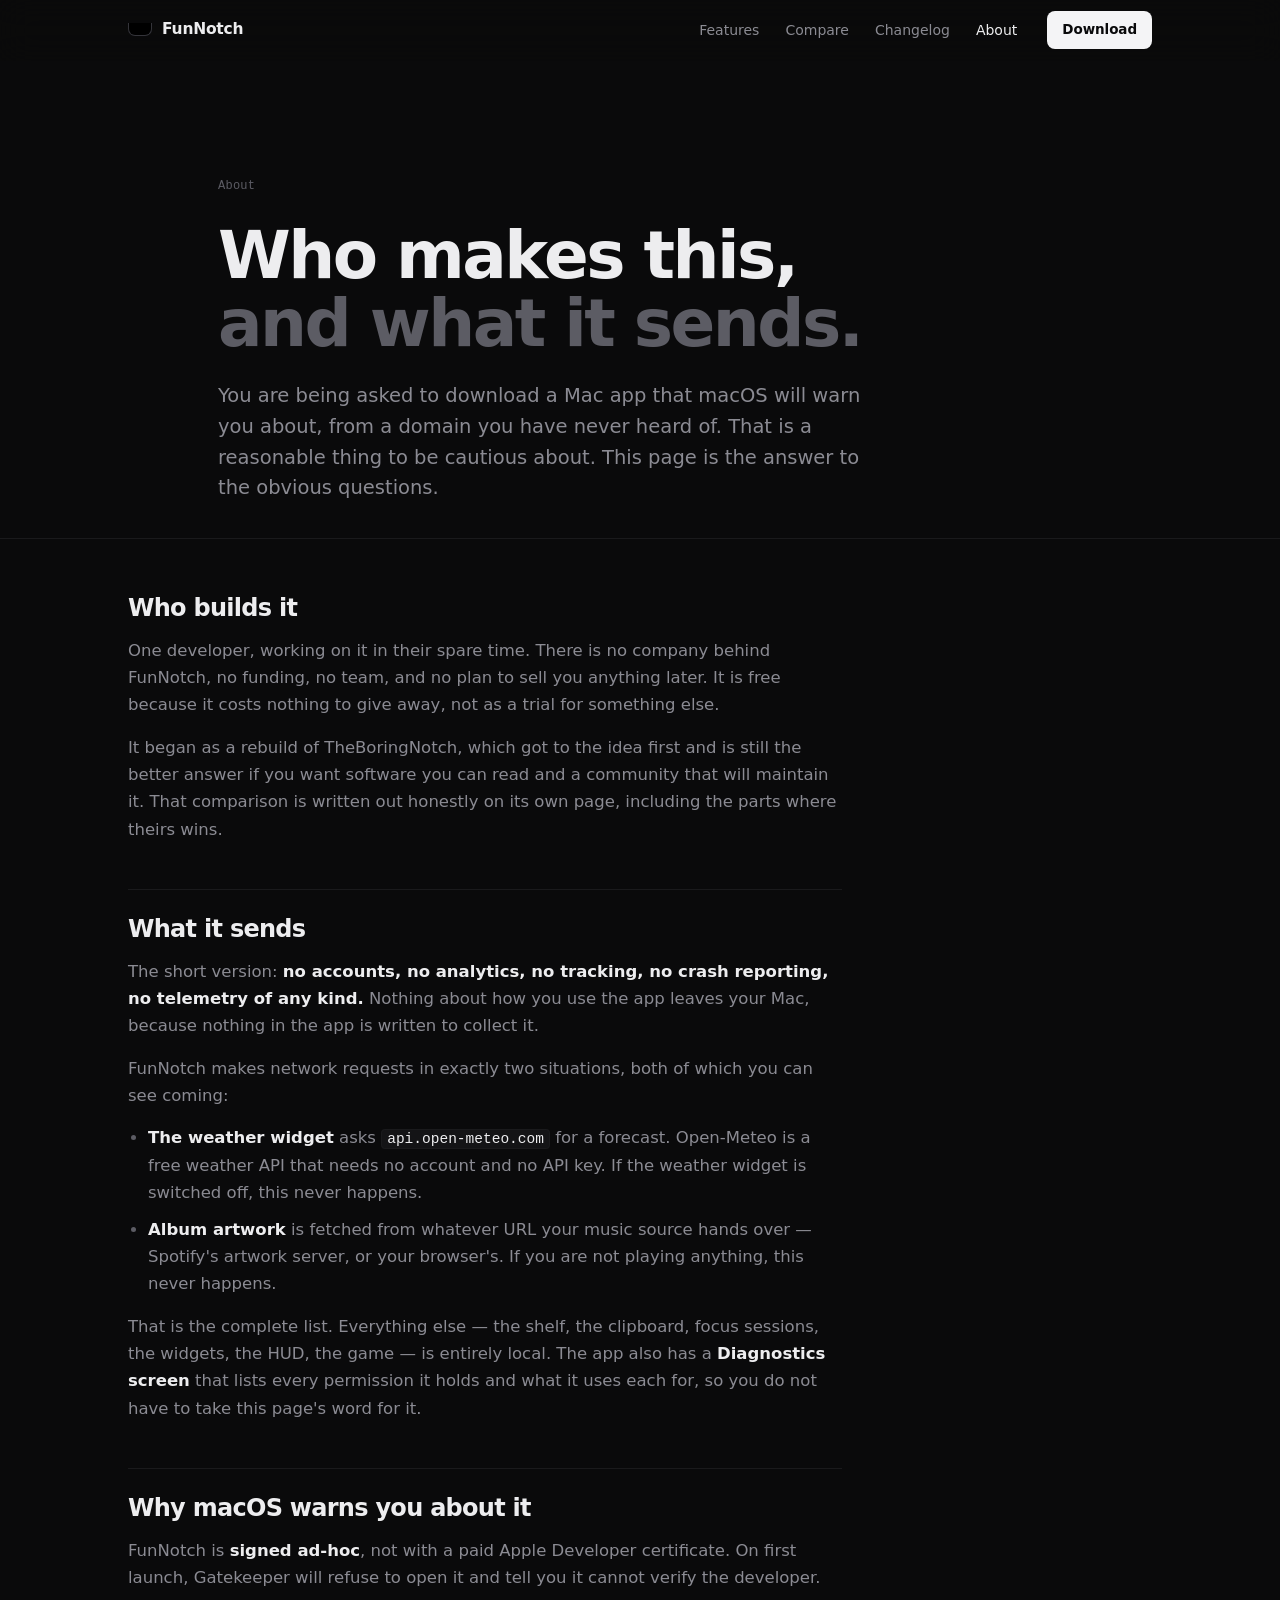
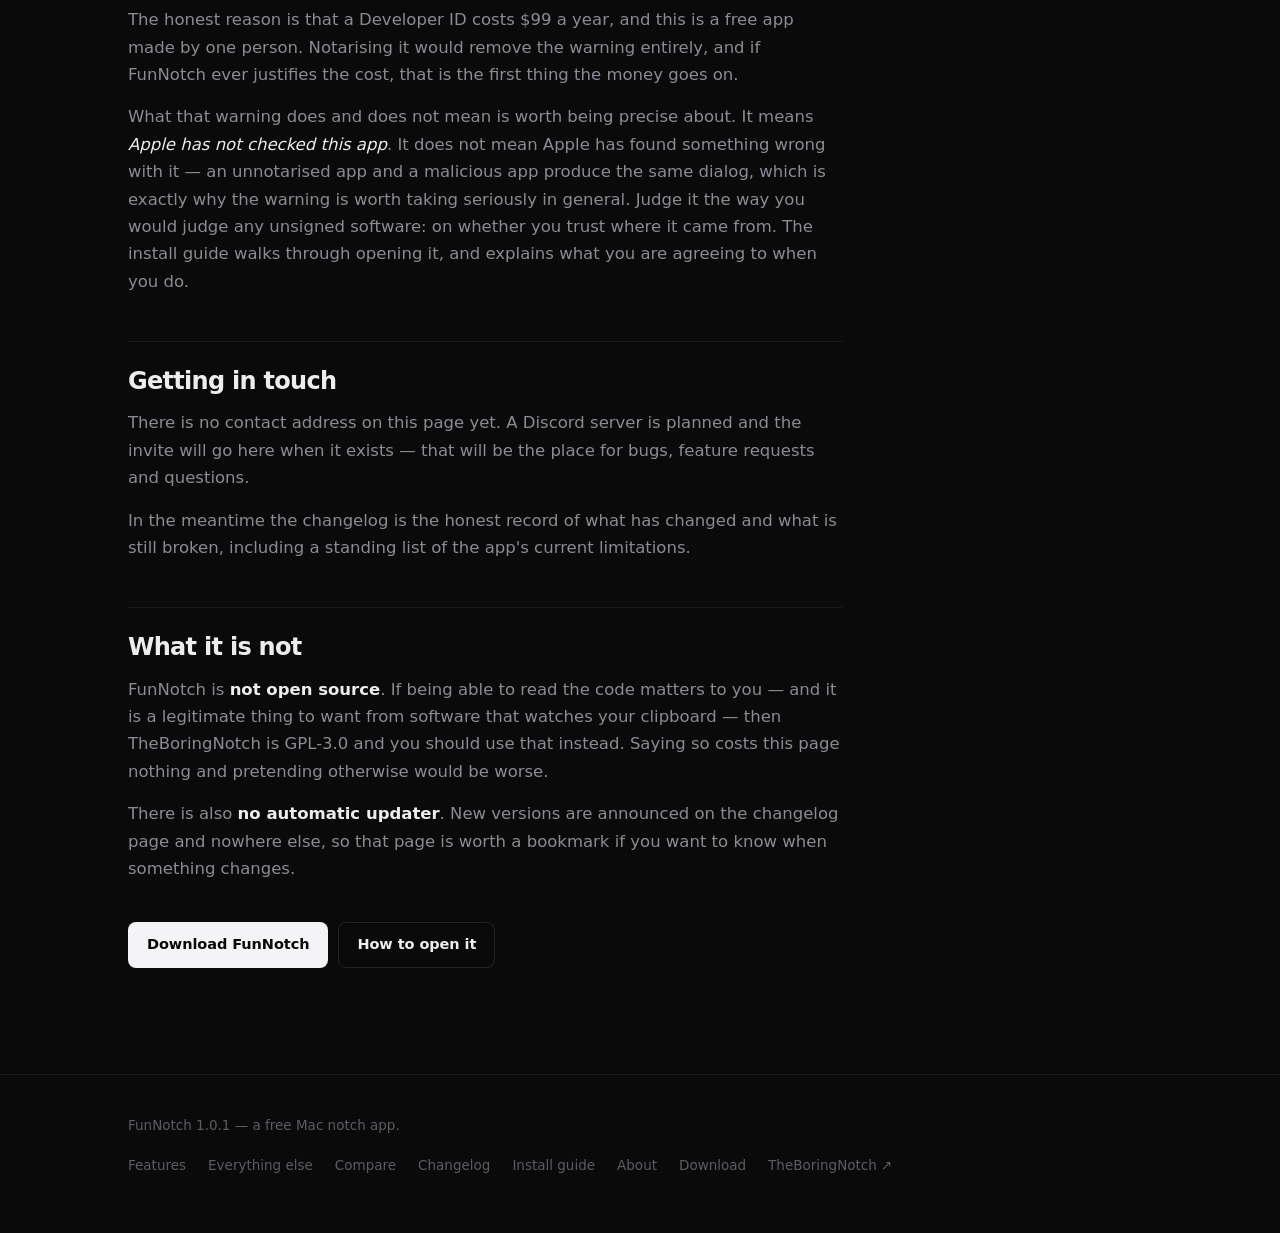
==== Website/about.html @ d9a0ddb2 "FunNotch 1.0.1 A macOS notch utility: media, a drag-and-drop file shelf, clipboard history, focus se" ====
<!doctype html>
<html lang="en">
<head>
<meta charset="utf-8">
<meta name="viewport" content="width=device-width, initial-scale=1">
<title>About FunNotch — who makes it and what it sends</title>
<meta name="description" content="Who builds FunNotch, why the app is signed ad-hoc rather than notarised, and exactly what it does and does not send over the network.">
<meta name="color-scheme" content="dark">
<link rel="canonical" href="https://funnotch.xyz/about">

<meta property="og:type" content="website">
<meta property="og:site_name" content="FunNotch">
<meta property="og:url" content="https://funnotch.xyz/about">
<meta property="og:title" content="About FunNotch">
<meta property="og:description" content="Who builds FunNotch, why it's signed ad-hoc rather than notarised, and exactly what it does and does not send over the network.">
<meta property="og:image" content="https://funnotch.xyz/og.png">
<meta property="og:image:width" content="1200">
<meta property="og:image:height" content="630">
<meta name="twitter:card" content="summary_large_image">

<link rel="stylesheet" href="style.css?v=9">
<!-- Real files at real URLs, not a data: URI. Google cannot fetch an inline
     favicon, which is why search results showed a generic globe. 192px is a
     multiple of 48, which is what Google asks for. -->
<link rel="icon" href="/favicon.ico" sizes="48x48">
<link rel="icon" type="image/png" sizes="192x192" href="/icon-192.png?v=9">
<link rel="apple-touch-icon" href="/apple-touch-icon.png?v=9">

<script type="application/ld+json">
{
  "@context": "https://schema.org",
  "@type": "BreadcrumbList",
  "itemListElement": [
    { "@type": "ListItem", "position": 1, "name": "FunNotch", "item": "https://funnotch.xyz/" },
    { "@type": "ListItem", "position": 2, "name": "About", "item": "https://funnotch.xyz/about" }
  ]
}
</script>
</head>
<body>

<header id="site-header">
  <div class="wrap">
    <a class="brand" href="/">
      <span class="mark" aria-hidden="true"></span>
      FunNotch
    </a>
    <nav class="links">
      <a href="/#features">Features</a>
      <a href="/compare">Compare</a>
      <a href="/changelog">Changelog</a>
      <a href="/about" class="current">About</a>
    </nav>
    <a class="btn btn-primary btn-sm" href="/#download">Download</a>
  </div>
</header>

<main>

<section class="hero" style="padding-bottom:0">
  <div class="wrap">
    <p class="eyebrow">About</p>
    <h1>Who makes this, <span class="quiet">and what it sends.</span></h1>
    <p class="lede">
      You are being asked to download a Mac app that macOS will warn you about,
      from a domain you have never heard of. That is a reasonable thing to be
      cautious about. This page is the answer to the obvious questions.
    </p>
  </div>
</section>

<section style="padding-top:56px">
  <div class="wrap">

    <div class="prose">
      <h2>Who builds it</h2>
      <p>
        One developer, working on it in their spare time. There is no company
        behind FunNotch, no funding, no team, and no plan to sell you anything
        later. It is free because it costs nothing to give away, not as a
        trial for something else.
      </p>
      <p>
        It began as a rebuild of
        <a href="https://boringnotch.com/">TheBoringNotch</a>, which got to the
        idea first and is still the better answer if you want software you can
        read and a community that will maintain it. That comparison is
        <a href="/compare">written out honestly on its own page</a>, including
        the parts where theirs wins.
      </p>

      <h2 id="network">What it sends</h2>
      <p>
        The short version: <strong>no accounts, no analytics, no tracking, no
        crash reporting, no telemetry of any kind.</strong> Nothing about how
        you use the app leaves your Mac, because nothing in the app is written
        to collect it.
      </p>
      <p>
        FunNotch makes network requests in exactly two situations, both of
        which you can see coming:
      </p>
      <ul>
        <li>
          <strong>The weather widget</strong> asks
          <code>api.open-meteo.com</code> for a forecast. Open-Meteo is a free
          weather API that needs no account and no API key. If the weather
          widget is switched off, this never happens.
        </li>
        <li>
          <strong>Album artwork</strong> is fetched from whatever URL your
          music source hands over — Spotify's artwork server, or your
          browser's. If you are not playing anything, this never happens.
        </li>
      </ul>
      <p>
        That is the complete list. Everything else — the shelf, the clipboard,
        focus sessions, the widgets, the HUD, the game — is entirely local.
        The app also has a <strong>Diagnostics screen</strong> that lists every
        permission it holds and what it uses each for, so you do not have to
        take this page's word for it.
      </p>

      <h2 id="signing">Why macOS warns you about it</h2>
      <p>
        FunNotch is <strong>signed ad-hoc</strong>, not with a paid Apple
        Developer certificate. On first launch, Gatekeeper will refuse to open
        it and tell you it cannot verify the developer.
      </p>
      <p>
        The honest reason is that a Developer ID costs $99 a year, and this is
        a free app made by one person. Notarising it would remove the warning
        entirely, and if FunNotch ever justifies the cost, that is the first
        thing the money goes on.
      </p>
      <p>
        What that warning does and does not mean is worth being precise about.
        It means <em>Apple has not checked this app</em>. It does not mean Apple
        has found something wrong with it — an unnotarised app and a malicious
        app produce the same dialog, which is exactly why the warning is worth
        taking seriously in general. Judge it the way you would judge any
        unsigned software: on whether you trust where it came from.
        <a href="/install">The install guide walks through opening it</a>, and
        explains what you are agreeing to when you do.
      </p>

      <h2 id="contact">Getting in touch</h2>
      <p>
        There is no contact address on this page yet. A Discord server is
        planned and the invite will go here when it exists — that will be the
        place for bugs, feature requests and questions.
      </p>
      <!--
        DISCORD SLOT — when the server exists, replace the paragraph above with:

        <p>
          Bugs, requests and questions all go to
          <a href="https://discord.gg/XXXXXXX">the FunNotch Discord</a>.
        </p>

        Then add "sameAs": ["https://discord.gg/XXXXXXX"] to the Organization
        block in index.html so the link is part of the site's structured data.
      -->
      <p>
        In the meantime the <a href="/changelog">changelog</a> is the honest
        record of what has changed and what is still broken, including a
        standing list of the app's current limitations.
      </p>

      <h2>What it is not</h2>
      <p>
        FunNotch is <strong>not open source</strong>. If being able to read the
        code matters to you — and it is a legitimate thing to want from
        software that watches your clipboard — then TheBoringNotch is GPL-3.0
        and you should use that instead. Saying so costs this page nothing and
        pretending otherwise would be worse.
      </p>
      <p>
        There is also <strong>no automatic updater</strong>. New versions are
        announced on the changelog page and nowhere else, so that page is worth
        a bookmark if you want to know when something changes.
      </p>
    </div>

    <div class="hero-cta" style="margin-top:40px">
      <a class="btn btn-primary" href="/#download">Download FunNotch</a>
      <a class="btn btn-ghost" href="/install">How to open it</a>
    </div>
  </div>
</section>

</main>

<footer>
  <div class="wrap">
    <div>FunNotch 1.0.1 — a free Mac notch app.</div>
    <nav class="foot-links">
      <a href="/#features">Features</a>
      <a href="/#more">Everything else</a>
      <a href="/compare">Compare</a>
      <a href="/changelog">Changelog</a>
      <a href="/install">Install guide</a>
      <a href="/about">About</a>
      <a href="/#download">Download</a>
      <a href="https://boringnotch.com/">TheBoringNotch ↗</a>
    </nav>
  </div>
</footer>

</body>
</html>
---- Website/style.css ----
/*
  FunNotch — site styles.

  Restraint is the brief. This is a page about a small black panel, so: neutral
  greys, hairlines instead of boxes, one accent used sparingly and never as a
  gradient. The product screenshots are transparent PNGs and are the only
  saturated colour on the page — everything else gets out of their way.
*/

:root {
  --bg: #0a0a0b;
  --surface: #111112;
  --surface-2: #141416;
  --rule: #222224;
  --rule-soft: #1a1a1c;

  --text: #ededef;
  --dim: #8b8b93;
  --faint: #5c5c64;

  --accent: #0a84ff;   /* macOS system blue — the app's default accent */
  --good: #57b76a;
  --warn: #b98a2e;

  --r: 10px;
  --maxw: 1080px;

  --font: -apple-system, BlinkMacSystemFont, "SF Pro Text", "Segoe UI",
    system-ui, sans-serif;
  --display: -apple-system, BlinkMacSystemFont, "SF Pro Display", "Segoe UI",
    system-ui, sans-serif;
  --mono: ui-monospace, "SF Mono", SFMono-Regular, Menlo, monospace;
}

* { box-sizing: border-box; }

/* Registered so the corner radius can be interpolated as the notch opens;
   without this the flares would snap between the two sizes. */
@property --tr {
  syntax: "<length>";
  inherits: false;
  initial-value: 5px;
}

html {
  scroll-behavior: smooth;
  scroll-padding-top: 88px;
}

body {
  margin: 0;
  background: var(--bg);
  color: var(--text);
  font-family: var(--font);
  font-size: 16.5px;
  line-height: 1.62;
  -webkit-font-smoothing: antialiased;
  text-rendering: optimizeLegibility;
  overflow-x: hidden;
}

a { color: inherit; text-decoration: none; }
/* `height: auto` matters: the images carry intrinsic width/height attributes,
   and without this they keep their attribute height while the width shrinks. */
img { max-width: 100%; height: auto; display: block; }

.wrap {
  width: 100%;
  max-width: var(--maxw);
  margin: 0 auto;
  padding: 0 28px;
}

/* ---------- Header ---------- */

header {
  position: sticky;
  top: 0;
  z-index: 50;
  background: rgba(10, 10, 11, 0.8);
  backdrop-filter: saturate(160%) blur(16px);
  -webkit-backdrop-filter: saturate(160%) blur(16px);
  border-bottom: 1px solid transparent;
  transition: border-color 0.2s linear;
}

header.scrolled { border-bottom-color: var(--rule-soft); }

header .wrap {
  display: flex;
  align-items: center;
  gap: 30px;
  height: 60px;
}

.brand {
  display: flex;
  align-items: center;
  gap: 10px;
  font-weight: 590;
  letter-spacing: -0.015em;
  font-size: 15.5px;
  margin-right: auto;
}

.brand .mark {
  width: 24px;
  height: 13px;
  background: #000;
  border: 1px solid #34343a;
  border-top: none;
  border-radius: 0 0 7px 7px;
  flex: none;
}

nav.links {
  display: flex;
  align-items: center;
  gap: 26px;
  font-size: 14px;
  color: var(--dim);
}

nav.links a { transition: color 0.15s linear; }
nav.links a:hover,
nav.links a.current { color: var(--text); }

/* ---------- Buttons ---------- */

.btn {
  display: inline-flex;
  align-items: center;
  justify-content: center;
  gap: 8px;
  padding: 10px 18px;
  border-radius: 8px;
  font-size: 14.5px;
  font-weight: 550;
  letter-spacing: -0.005em;
  border: 1px solid transparent;
  cursor: pointer;
  transition: background 0.15s linear, border-color 0.15s linear, opacity 0.15s linear;
  white-space: nowrap;
}

/* White on near-black. It is what every Mac app site does, because it works. */
.btn-primary { background: #f4f4f6; color: #0a0a0b; }
.btn-primary:hover { background: #fff; }

.btn-ghost {
  border-color: var(--rule);
  color: var(--text);
}
.btn-ghost:hover { border-color: #34343a; background: rgba(255, 255, 255, 0.03); }

.btn-sm { padding: 7px 14px; font-size: 13.5px; }

/* ---------- Hero ---------- */

.hero {
  padding: 104px 0 0;
  border-bottom: 1px solid var(--rule-soft);
}

.hero .wrap { max-width: 900px; }

.eyebrow {
  display: block;
  font-family: var(--mono);
  font-size: 12px;
  letter-spacing: 0.02em;
  color: var(--faint);
  margin-bottom: 26px;
}

h1 {
  margin: 0 0 24px;
  font-family: var(--display);
  font-size: clamp(40px, 6vw, 66px);
  line-height: 1.02;
  letter-spacing: -0.038em;
  font-weight: 640;
  max-width: 15ch;
}

h1 .quiet { color: var(--faint); }

.lede {
  max-width: 54ch;
  margin: 0 0 34px;
  font-size: clamp(17px, 2vw, 19.5px);
  color: var(--dim);
  line-height: 1.58;
}

.hero-cta {
  display: flex;
  gap: 10px;
  flex-wrap: wrap;
  margin-bottom: 14px;
}

.hero-meta {
  font-size: 13px;
  color: var(--faint);
  margin: 0;
}

/* ---------- Interactive notch ---------- */

.stage { margin: 64px auto 0; max-width: 940px; padding: 0 28px; }

.stage-hint {
  font-family: var(--mono);
  font-size: 11.5px;
  letter-spacing: 0.04em;
  text-transform: uppercase;
  color: var(--faint);
  margin: 0 0 12px;
  text-align: center;
  transition: opacity 0.25s linear;
}

.screen {
  position: relative;
  border: 1px solid var(--rule);
  border-bottom: none;
  border-radius: 12px 12px 0 0;
  /* A real desktop. Unsplash licence: free to use, no attribution required.
     The ?v must match the preload in index.html exactly — a mismatch is two
     separate downloads of the same 180 KB photo, not one. */
  background: #06121f url("wallpaper.jpg?v=9") center 18% / cover no-repeat;
  height: 246px;
  overflow: hidden;
}

/*
  The real silhouette, not a rounded rectangle.

  `NotchShape` flares outward at the top: the body is inset by the top radius
  on each side, and each top corner is a *concave* quarter-arc running from the
  outer edge down into the body. The bottom corners are ordinary convex ones.
  The body is the element; the two flares are its pseudo-elements, each a
  radial-gradient whose transparent disc is centred on the corner the arc
  curves around. Radii are the app's own: 6/14 closed, 19/24 open.
*/
.notch {
  --tr: 5px;
  --br: 14px;
  --edge: rgba(255, 255, 255, 0.22);

  position: relative;
  z-index: 2;
  flex: none;
  /* Wide enough for the cutout plus a widget either side, because that is
     what the app does: the panel grows to hold them, it does not put them
     out on the wallpaper. */
  width: 352px;
  height: 32px;
  background: #000;
  border-radius: 0 0 var(--br) var(--br);
  box-shadow: inset 1px 0 0 var(--edge), inset -1px 0 0 var(--edge),
    inset 0 -1px 0 var(--edge);
  cursor: pointer;
  transition: width 0.4s cubic-bezier(0.22, 1, 0.36, 1),
    height 0.4s cubic-bezier(0.22, 1, 0.36, 1),
    border-radius 0.4s cubic-bezier(0.22, 1, 0.36, 1),
    --tr 0.4s cubic-bezier(0.22, 1, 0.36, 1);
}

.notch::before,
.notch::after {
  content: "";
  position: absolute;
  top: 0;
  width: var(--tr);
  height: var(--tr);
  pointer-events: none;
}

/* Top-left: the arc curves around the flare's own bottom-left corner. */
.notch::before {
  left: calc(var(--tr) * -1);
  background: radial-gradient(
    circle at 0 100%,
    transparent calc(var(--tr) - 1px),
    var(--edge) calc(var(--tr) - 1px),
    var(--edge) var(--tr),
    #000 var(--tr)
  );
}

.notch::after {
  right: calc(var(--tr) * -1);
  background: radial-gradient(
    circle at 100% 100%,
    transparent calc(var(--tr) - 1px),
    var(--edge) calc(var(--tr) - 1px),
    var(--edge) var(--tr),
    #000 var(--tr)
  );
}

.notch:focus-visible { outline: 2px solid var(--accent); outline-offset: 3px; }

.notch.open {
  --tr: 11px;
  --br: 24px;
  width: min(648px, 88%);
  height: 203px;
}

.notch-closed {
  display: flex;
  align-items: center;
  height: 32px;
  padding: 0 13px;
  overflow: hidden;
  font-size: 11.5px;
  color: #fff;
  font-variant-numeric: tabular-nums;
  transition: opacity 0.16s linear;
}

/* Dead space behind the physical camera housing. Nothing is ever drawn here. */
.notch-closed .cutout { flex: 1 1 auto; min-width: 96px; }

.notch-closed .wgt { display: inline-flex; align-items: center; gap: 6px; flex: none; }
.notch-closed .art { margin: 0 9px; }

.notch.open .notch-closed { opacity: 0; pointer-events: none; }

.notch-closed .art {
  width: 17px; height: 17px; border-radius: 4px; flex: none;
  background: linear-gradient(135deg, #e0714b, #a53564);
}

.bars { display: flex; align-items: flex-end; gap: 2px; height: 12px; }

.bars i {
  width: 2.5px;
  border-radius: 2px;
  background: #e0714b;  /* spectrum set to Match album art */
  animation: bounce 1.1s ease-in-out infinite;
}

.bars i:nth-child(1) { height: 60%; animation-delay: 0s; }
.bars i:nth-child(2) { height: 100%; animation-delay: 0.18s; }
.bars i:nth-child(3) { height: 45%; animation-delay: 0.36s; }
.bars i:nth-child(4) { height: 80%; animation-delay: 0.1s; }

@keyframes bounce {
  0%, 100% { transform: scaleY(0.4); }
  50% { transform: scaleY(1); }
}

.notch-open {
  position: absolute;
  inset: 0;
  padding: 0 20px 16px;
  display: block;
  opacity: 0;
  overflow: hidden;
  border-radius: inherit;
  transition: opacity 0.24s linear 0.08s;
}

.notch.open .notch-open { opacity: 1; }

.notch-open .art-lg {
  width: 82px; height: 82px; border-radius: 11px; flex: none;
  background: linear-gradient(135deg, #e0714b, #a53564);
}

.player { flex: 1; min-width: 0; text-align: left; }

.player .title {
  font-size: 13.5px;
  font-weight: 600;
  letter-spacing: -0.01em;
  white-space: nowrap;
  overflow: hidden;
  text-overflow: ellipsis;
}

.player .artist { font-size: 11.5px; color: var(--dim); margin-bottom: 12px; }

.track { height: 3px; border-radius: 2px; background: rgba(255, 255, 255, 0.18); overflow: hidden; }
.track span { display: block; height: 100%; width: 38%; background: #fff; }

.times {
  display: flex;
  justify-content: space-between;
  font-size: 9.5px;
  color: var(--faint);
  font-variant-numeric: tabular-nums;
  margin-top: 5px;
}

.transport {
  display: flex; align-items: center; justify-content: center;
  gap: 20px; margin-top: 9px; color: #fff;
}

.transport svg { width: 14px; height: 14px; fill: currentColor; opacity: 0.88; }
.transport svg.big { width: 18px; height: 18px; }

/* ---------- Sections ---------- */

section { padding: 92px 0; border-bottom: 1px solid var(--rule-soft); }
section:last-of-type { border-bottom: none; }

.section-head { max-width: 640px; margin: 0 0 52px; }

/* A small monospaced label over a hairline, rather than a coloured kicker. */
.kicker {
  font-family: var(--mono);
  font-size: 11.5px;
  letter-spacing: 0.09em;
  text-transform: uppercase;
  color: var(--faint);
  margin: 0 0 18px;
  padding-bottom: 12px;
  border-bottom: 1px solid var(--rule-soft);
}

h2 {
  margin: 0 0 14px;
  font-family: var(--display);
  font-size: clamp(26px, 3.6vw, 36px);
  line-height: 1.14;
  letter-spacing: -0.03em;
  font-weight: 620;
}

.section-head p { margin: 0; color: var(--dim); font-size: 17px; }

/* ---------- Definition ----------

   Plain prose, set wider and quieter than a feature section. It exists to be
   read once and possibly quoted, so it gets no ornament competing with it. */

.definition { padding: 68px 0; }
.definition h2 { font-size: clamp(22px, 2.6vw, 27px); margin-bottom: 18px; }

.definition p {
  max-width: 68ch;
  margin: 0 0 16px;
  color: var(--dim);
  font-size: 16.5px;
  line-height: 1.62;
}

.definition p:last-child { margin-bottom: 0; }

/* ---------- Screenshots ----------

   The PNGs are transparent, so they need no frame — dropping them straight on
   the page background is closer to what the panel looks like in life than any
   border would be. A faint surface behind them keeps them from floating. */

.shots {
  display: grid;
  gap: 26px;
}

.shots figure {
  margin: 0;
  padding: 22px 22px 0;
  background: var(--surface);
  border: 1px solid var(--rule-soft);
  border-radius: var(--r);
  overflow: hidden;
}

.shots img {
  display: block;
  width: 100%;
  height: auto;
  /* width/height are on the element, so the box is reserved before the image
     arrives and nothing below it jumps. */
}

.shots figcaption {
  margin: 0;
  padding: 14px 2px 20px;
  color: var(--faint);
  font-size: 13.5px;
  border-top: 1px solid var(--rule-soft);
}

/* ---------- Long-form prose ----------

   For /about and /install, which are text rather than product. Measure is
   capped in ch rather than px so it stays readable if the base size changes. */

.prose { max-width: 68ch; }

.prose h2 {
  font-size: clamp(20px, 2.3vw, 24px);
  margin: 46px 0 14px;
  padding-top: 26px;
  border-top: 1px solid var(--rule-soft);
}

.prose h2:first-child { margin-top: 0; padding-top: 0; border-top: none; }

.prose p,
.prose li {
  color: var(--dim);
  font-size: 16.5px;
  line-height: 1.66;
}

.prose p { margin: 0 0 15px; }
.prose strong { color: var(--text); font-weight: 600; }
.prose em { color: var(--text); font-style: italic; }

.prose code {
  font-family: var(--mono);
  font-size: 0.88em;
  color: var(--text);
  background: var(--surface-2);
  border: 1px solid var(--rule-soft);
  border-radius: 4px;
  padding: 1px 5px;
}

.prose ul { margin: 0 0 15px; padding-left: 20px; }
.prose ul li { margin-bottom: 9px; }
.prose ul li::marker { color: var(--faint); }

/* Numbered steps get more room and a heavier number — they are meant to be
   followed while looking at something else, not read continuously. */
.prose ol.steps {
  margin: 0 0 15px;
  padding-left: 0;
  list-style: none;
  counter-reset: step;
}

.prose ol.steps li {
  counter-increment: step;
  position: relative;
  padding: 0 0 16px 40px;
  margin-bottom: 4px;
}

.prose ol.steps li::before {
  content: counter(step);
  position: absolute;
  left: 0;
  top: 1px;
  width: 25px;
  height: 25px;
  display: grid;
  place-items: center;
  border-radius: 50%;
  background: var(--surface-2);
  border: 1px solid var(--rule);
  color: var(--text);
  font-size: 12.5px;
  font-weight: 620;
  font-variant-numeric: tabular-nums;
}

/* A single screenshot dropped into a prose column, rather than the grid on
   the homepage.

   It needs the full section width, not the 68ch text measure — so in the
   markup it is a sibling of .prose, not a child. Plain `width: 100%` then
   resolves against .wrap and is correct at every viewport, with no viewport
   units to be thrown off by the width of a scrollbar. */
.inline-shot {
  margin: 26px 0 22px;
  padding: 20px 20px 0;
  width: 100%;
  background: var(--surface);
  border: 1px solid var(--rule-soft);
  border-radius: var(--r);
}

.inline-shot img { display: block; width: 100%; height: auto; }

.inline-shot figcaption {
  margin: 0;
  padding: 13px 2px 18px;
  border-top: 1px solid var(--rule-soft);
  color: var(--faint);
  font-size: 13.5px;
  line-height: 1.5;
}

/* ---------- Showcase rows ---------- */

.showcase {
  display: grid;
  gap: 34px;
  align-items: center;
  grid-template-columns: 0.85fr 1.15fr;
  padding: 44px 0;
  border-top: 1px solid var(--rule-soft);
}

.showcase:first-of-type { border-top: none; padding-top: 0; }
.showcase:last-child { padding-bottom: 0; }
.showcase.flip .showcase-text { order: 2; }

.showcase h3 {
  margin: 0 0 12px;
  font-family: var(--display);
  font-size: 22px;
  letter-spacing: -0.022em;
  font-weight: 600;
}

.showcase p { margin: 0 0 16px; color: var(--dim); font-size: 16px; }

.showcase ul { margin: 0; padding: 0; list-style: none; font-size: 15px; color: var(--dim); }

.showcase li {
  padding-left: 18px;
  position: relative;
  margin-bottom: 6px;
}

.showcase li::before {
  content: "";
  position: absolute;
  left: 0;
  top: 11px;
  width: 8px;
  height: 1px;
  background: #3c3c44;
}

/* ---------- Panel contents ---------- */
/*
  Everything below rebuilds a piece of the real app in markup, at roughly the
  proportions it has on screen. They are live rather than screenshots because
  the whole point of the product is that it moves.
*/

.pane { width: 100%; }

.tabs { display: flex; gap: 6px; margin-bottom: 12px; }

.tab {
  font-size: 10.5px;
  color: rgba(255, 255, 255, 0.42);
  padding: 3px 9px;
  border-radius: 999px;
}

.tab.on { background: rgba(255, 255, 255, 0.14); color: #fff; }

/* Focus */
.focus-pane { display: flex; gap: 20px; align-items: center; }

.ring {
  position: relative;
  width: 78px;
  height: 78px;
  flex: none;
  border-radius: 50%;
  background: conic-gradient(var(--accent) var(--pct, 62%), rgba(255, 255, 255, 0.1) 0);
  display: grid;
  place-items: center;
}

.ring::after {
  content: "";
  position: absolute;
  inset: 6px;
  border-radius: 50%;
  background: #000;
}

.ring b {
  position: relative;
  z-index: 1;
  font-size: 14px;
  font-weight: 600;
  font-variant-numeric: tabular-nums;
  color: #fff;
}

.focus-title { font-size: 14px; font-weight: 600; color: #fff; }
.focus-sub { font-size: 11px; color: rgba(255, 255, 255, 0.5); margin-bottom: 10px; }

.chips { display: flex; gap: 6px; flex-wrap: wrap; }

.chip {
  font-size: 10px;
  padding: 3px 8px;
  border-radius: 999px;
  background: rgba(255, 255, 255, 0.08);
  color: rgba(255, 255, 255, 0.5);
}

.chip.off { text-decoration: line-through; color: rgba(255, 255, 255, 0.34); }

/* Clipboard */
.search {
  display: flex;
  align-items: center;
  gap: 7px;
  height: 24px;
  padding: 0 9px;
  border-radius: 7px;
  background: rgba(255, 255, 255, 0.08);
  margin-bottom: 9px;
}

.search .mag {
  width: 9px; height: 9px; border-radius: 50%;
  border: 1.4px solid rgba(255, 255, 255, 0.45);
  position: relative; flex: none;
}

.search .mag::after {
  content: ""; position: absolute; right: -4px; bottom: -3px;
  width: 5px; height: 1.4px; background: rgba(255, 255, 255, 0.45);
  transform: rotate(45deg);
}

.search i { font-style: normal; font-size: 11px; color: rgba(255, 255, 255, 0.75); }
.search i::after {
  content: ""; display: inline-block; width: 1px; height: 11px;
  background: #fff; margin-left: 1px; vertical-align: -2px;
  animation: caret 1.05s steps(1) infinite;
}

@keyframes caret { 0%, 49% { opacity: 1; } 50%, 100% { opacity: 0; } }

.rows { display: flex; flex-direction: column; gap: 1px; }

.row {
  display: grid;
  grid-template-columns: 14px 1fr auto;
  align-items: center;
  gap: 8px;
  height: 23px;
  padding: 0 8px;
  border-radius: 6px;
  font-size: 11px;
  color: rgba(255, 255, 255, 0.72);
}

.row:first-child { background: rgba(255, 255, 255, 0.09); }
.row .pin { color: #d8b24a; font-size: 9px; }
.row span:nth-child(2) { overflow: hidden; text-overflow: ellipsis; white-space: nowrap; }
.row em { font-style: normal; font-size: 9.5px; color: rgba(255, 255, 255, 0.32); }

/* Closed-notch glyphs */
.glyph { display: grid; place-items: center; width: 17px; height: 17px; color: rgba(255, 255, 255, 0.8); }
.glyph svg { width: 15px; height: 15px; fill: currentColor; }
.countdown {
  font-size: 11px;
  font-variant-numeric: tabular-nums;
  color: var(--accent);
  font-weight: 600;
}

/* Widgets flank the collapsed notch, and step aside when it opens — the
   "Media and widgets" layout, which is what this Mac is set to. */
.notch-row { display: flex; align-items: flex-start; justify-content: center; }

.side {
  display: flex;
  flex: 1 1 0;
  min-width: 0;
  align-items: center;
  gap: 8px;
  height: 32px;
  padding: 0 16px;
  font-size: 11.5px;
  color: rgba(255, 255, 255, 0.92);
  font-variant-numeric: tabular-nums;
  text-shadow: 0 1px 3px rgba(0, 0, 0, 0.45);
  transition: opacity 0.22s linear, transform 0.28s ease;
}

.side.left { justify-content: flex-end; }
.side.right { justify-content: flex-start; }

.screen.is-open .side { opacity: 0; transform: translateY(-6px); }

.w { display: inline-flex; align-items: center; gap: 5px; white-space: nowrap; }

.battery b {
  display: block;
  width: 21px;
  height: 11px;
  border: 1.2px solid rgba(255, 255, 255, 0.8);
  border-radius: 3px;
  position: relative;
}

.battery b::after {
  content: "";
  position: absolute;
  inset: 1.6px;
  background: #fff;
  border-radius: 1px;
}

/* Calendar strip inside the open panel */
.cal { display: flex; gap: 3px; flex: none; align-self: flex-start; }

.cal div {
  width: 21px;
  text-align: center;
  font-size: 8.5px;
  color: rgba(255, 255, 255, 0.42);
  line-height: 1.5;
}

.cal div b {
  display: block;
  font-size: 11px;
  font-weight: 550;
  color: rgba(255, 255, 255, 0.85);
  border-radius: 5px;
  padding: 1px 0;
}

.cal div.today b { background: #fff; color: #000; }

/* Shelf: a file drifting toward the notch */
.dragged {
  position: absolute;
  left: 14%;
  top: 74%;
  width: 34px;
  height: 42px;
  border-radius: 5px;
  background: linear-gradient(135deg, #3d5a8f, #7b4b86);
  box-shadow: 0 8px 22px rgba(0, 0, 0, 0.55);
  opacity: 0;
  z-index: 3;
  pointer-events: none;
}

.screen.dropping .dragged { animation: fly 2.2s cubic-bezier(0.4, 0, 0.2, 1); }

@keyframes fly {
  0% { opacity: 0; transform: translate(0, 20px) scale(0.9) rotate(-6deg); }
  18% { opacity: 1; transform: translate(0, 0) scale(1) rotate(-6deg); }
  70% { opacity: 1; transform: translate(calc(50vw - 50% - 14vw), -170px) scale(0.72) rotate(3deg); }
  84% { opacity: 0.6; }
  100% { opacity: 0; transform: translate(calc(50vw - 50% - 14vw), -190px) scale(0.4) rotate(3deg); }
}

/* Game */
.game-open { padding: 30px 12px 10px; }
.board { width: 100%; height: 100%; display: block; }

/* ---------- Plain hairline grid, no cards, no icons ---------- */

.grid {
  display: grid;
  grid-template-columns: repeat(auto-fit, minmax(250px, 1fr));
  gap: 0;
  border-top: 1px solid var(--rule-soft);
}

.grid > * {
  padding: 26px 26px 26px 0;
  border-bottom: 1px solid var(--rule-soft);
}

.item h3 {
  margin: 0 0 7px;
  font-size: 16px;
  font-weight: 590;
  letter-spacing: -0.012em;
}

.item p { margin: 0; color: var(--dim); font-size: 14.8px; line-height: 1.55; }

/* ---------- Numbers ---------- */

.stats {
  display: grid;
  grid-template-columns: repeat(auto-fit, minmax(160px, 1fr));
  border-top: 1px solid var(--rule-soft);
}

.stat {
  padding: 24px 24px 24px 0;
  border-bottom: 1px solid var(--rule-soft);
}

.stat .n {
  font-family: var(--display);
  font-size: 27px;
  font-weight: 620;
  letter-spacing: -0.032em;
  font-variant-numeric: tabular-nums;
}

.stat .l { font-size: 13.5px; color: var(--faint); margin-top: 5px; line-height: 1.45; }

/* ---------- Callout ---------- */

.callout {
  border-left: 2px solid var(--rule);
  padding: 4px 0 4px 24px;
}

/* ------------------------------------------------------------- Changelog */

/* A rail with a node per release. Written so a single release still reads as
   the start of a timeline rather than one stranded paragraph: the rail fades
   downward out of the node instead of stopping dead under it. */
.releases {
  max-width: 780px;
}

.release {
  position: relative;
  padding: 0 0 4px 30px;
}

.release::before {
  content: "";
  position: absolute;
  left: 0;
  top: 8px;
  width: 9px;
  height: 9px;
  border-radius: 50%;
  background: var(--accent);
  box-shadow: 0 0 0 4px rgba(10, 132, 255, 0.15);
}

.release::after {
  content: "";
  position: absolute;
  left: 4px;
  top: 24px;
  bottom: 0;
  width: 1px;
  background: linear-gradient(to bottom, var(--rule), transparent);
}

.release-head {
  display: flex;
  align-items: baseline;
  flex-wrap: wrap;
  gap: 11px;
  margin-bottom: 9px;
}

.ver {
  font-family: var(--display);
  font-size: 25px;
  font-weight: 640;
  letter-spacing: -0.02em;
}

.tag {
  font-family: var(--mono);
  font-size: 10.5px;
  letter-spacing: 0.07em;
  text-transform: uppercase;
  color: var(--accent);
  border: 1px solid rgba(10, 132, 255, 0.4);
  border-radius: 100px;
  padding: 2px 9px;
}

.when {
  font-family: var(--mono);
  font-size: 12.5px;
  color: var(--faint);
  margin-left: auto;
}

.release .summary {
  color: var(--dim);
  max-width: 62ch;
  margin-bottom: 26px;
}

.change-group {
  margin-bottom: 24px;
}

.change-group h3 {
  font-family: var(--mono);
  font-size: 11px;
  letter-spacing: 0.09em;
  text-transform: uppercase;
  color: var(--faint);
  margin-bottom: 10px;
}

.change-group ul {
  list-style: none;
  display: grid;
  gap: 8px;
  margin: 0;
  padding: 0;
}

.change-group li {
  position: relative;
  padding-left: 17px;
  font-size: 15px;
  line-height: 1.5;
}

/* A dash rather than a bullet: the list is long and dots made it look like a
   spec sheet instead of a set of changes. */
.change-group li::before {
  content: "";
  position: absolute;
  left: 0;
  top: 11px;
  width: 6px;
  height: 1px;
  background: var(--faint);
}

.change-group li small {
  display: block;
  font-size: 13.5px;
  color: var(--dim);
  margin-top: 1px;
}

@media (max-width: 560px) {
  .when {
    margin-left: 0;
    width: 100%;
  }
}

/* Both levels: the compare page uses h2 here so the document has a heading
   between its h1 and the table, rather than jumping straight to h3. */
.callout h2,
.callout h3 {
  margin: 0 0 10px;
  font-size: 17px;
  font-weight: 590;
  letter-spacing: -0.015em;
}

.callout p { margin: 0; color: var(--dim); font-size: 15.5px; }
.callout p + p { margin-top: 12px; }
.callout a { color: var(--text); border-bottom: 1px solid var(--rule); }

/* ---------- Download ---------- */

.reqs {
  display: flex;
  gap: 8px 24px;
  flex-wrap: wrap;
  margin-top: 22px;
  font-size: 13.5px;
  color: var(--faint);
}

.reqs span + span::before {
  content: "·";
  margin-right: 24px;
  color: #303036;
}

/* The download count. Deliberately quiet — it is a fact about the page, not a
   badge, and a number nobody asked for should not outrank the buttons above
   it. `[hidden]` is honoured by the reset, so an unreachable counter simply
   isn't there. */
.dl-count {
  margin: 0;
  font-family: var(--mono);
  font-size: 12.5px;
  color: var(--faint);
  font-variant-numeric: tabular-nums;
}

.dl-count b {
  color: var(--dim);
  font-weight: 400;
}

.note {
  max-width: 62ch;
  margin: 32px 0 0;
  border-left: 2px solid var(--warn);
  padding: 2px 0 2px 22px;
  font-size: 14.5px;
  color: var(--dim);
}

.note strong { color: var(--text); font-weight: 590; }

code {
  font-family: var(--mono);
  font-size: 0.87em;
  background: rgba(255, 255, 255, 0.05);
  border-radius: 4px;
  padding: 1px 5px;
  color: #c8c8d0;
}

/* ---------- Comparison table ---------- */

/* Deliberately not a scroll container at this width. `overflow-x: auto` makes
   the element scrollable on both axes, and the sticky header below then
   resolves against *it* rather than the page: instead of following the scroll
   it sat a permanent 60px down the table, painted over the first group
   heading. (`overflow-y: clip` doesn't help — beside a scrolling axis it
   computes to `hidden`, which is still a scroll container.) The table only
   overflows on narrow screens, so the scrolling is scoped to those below. */
.table-wrap { }

table {
  width: 100%;
  min-width: 620px;
  border-collapse: collapse;
  font-size: 15px;
}

thead th {
  position: sticky;
  top: 60px;
  background: var(--bg);
  text-align: left;
  padding: 13px 16px 13px 0;
  font-size: 12px;
  font-family: var(--mono);
  font-weight: 500;
  letter-spacing: 0.07em;
  text-transform: uppercase;
  color: var(--faint);
  border-bottom: 1px solid var(--rule);
  z-index: 5;
}

thead th:nth-child(2),
thead th:nth-child(3) { text-align: center; width: 148px; padding-right: 0; }
thead th .us { color: var(--text); }

tbody th {
  text-align: left;
  font-weight: 400;
  padding: 12px 16px 12px 0;
  color: var(--text);
  border-bottom: 1px solid var(--rule-soft);
}

tbody th small {
  display: block;
  color: var(--faint);
  font-size: 13px;
  margin-top: 2px;
  line-height: 1.45;
}

tbody td {
  text-align: center;
  padding: 12px 8px;
  border-bottom: 1px solid var(--rule-soft);
  font-size: 13.5px;
  color: var(--faint);
}

tr.group th {
  font-family: var(--mono);
  font-size: 11.5px;
  font-weight: 500;
  letter-spacing: 0.09em;
  text-transform: uppercase;
  color: var(--faint);
  padding: 30px 0 10px;
  border-bottom: 1px solid var(--rule);
}

tr.group td { border-bottom: 1px solid var(--rule); }

.yes { color: var(--good); }
.no { color: #3a3a42; }
.partial { color: var(--warn); font-size: 13px; }

.legend {
  display: flex;
  gap: 24px;
  flex-wrap: wrap;
  margin-top: 20px;
  font-size: 13px;
  color: var(--faint);
}

.legend span { display: inline-flex; align-items: center; gap: 7px; }

/* ---------- Footer ---------- */

footer {
  border-top: 1px solid var(--rule-soft);
  padding: 40px 0 56px;
  color: var(--faint);
  font-size: 13.5px;
}

footer .wrap {
  display: flex;
  gap: 18px;
  flex-wrap: wrap;
  align-items: center;
  justify-content: space-between;
}

footer a:hover { color: var(--text); }
.foot-links { display: flex; gap: 22px; flex-wrap: wrap; }

/* ---------- Responsive ---------- */

@media (max-width: 860px) {
  .showcase { grid-template-columns: 1fr; gap: 24px; }
  .showcase.flip .showcase-text { order: 0; }
  nav.links { display: none; }
  .screen { height: 216px; }
  section { padding: 68px 0; }
  /* Narrow enough that the 620px table needs to scroll sideways. That makes
     the wrapper a scroll container, so the header cannot usefully stick. */
  .table-wrap { overflow-x: auto; }
  thead th { position: static; }
  .grid > *,
  .stat { padding-right: 0; }
}

@media (prefers-reduced-motion: reduce) {
  html { scroll-behavior: auto; }
  *, *::before, *::after {
    animation-duration: 0.001ms !important;
    animation-iteration-count: 1 !important;
    transition-duration: 0.001ms !important;
  }
}

/* Note under the hero demo */
.stage-note {
  margin: 14px 0 0;
  text-align: center;
  font-size: 12.5px;
  color: var(--faint);
}

/* Shuffle and repeat are tinted with the accent when they are on, which is
   how the app draws them. */
.transport svg.tint { fill: var(--accent); opacity: 1; }

/* The ring's remaining time, with the accent sweeping round it. */
.ring { --pct: 62%; }


/* ---------- The open panel, laid out like the app ---------- */
/*
  Header straddling the camera: tab chips left, battery and settings right,
  nothing in the middle. Then artwork, player and the calendar pane.
*/
.head {
  display: flex;
  align-items: center;
  height: 30px;
  gap: 5px;
}

.head .chip-tab {
  display: grid;
  place-items: center;
  width: 26px;
  height: 20px;
  border-radius: 999px;
  color: rgba(255, 255, 255, 0.55);
}

.head .chip-tab.on { background: rgba(255, 255, 255, 0.18); color: #fff; }
.head .chip-tab svg { width: 13px; height: 13px; fill: currentColor; }

/* The camera housing. Nothing is ever drawn here. */
.head .cutout { width: 176px; flex: none; }

.head .right {
  display: flex;
  align-items: center;
  gap: 7px;
  margin-left: auto;
  font-size: 11px;
  font-weight: 600;
  color: #fff;
}

.head .right .gear { color: rgba(255, 255, 255, 0.6); }
.head .right .gear svg { width: 14px; height: 14px; fill: currentColor; display: block; }

.body-row { display: flex; gap: 14px; padding-top: 8px; }

.art-lg {
  position: relative;
  width: 84px;
  height: 84px;
  border-radius: 12px;
  flex: none;
  background:
    radial-gradient(120% 90% at 30% 25%, #6b6b74 0%, transparent 55%),
    linear-gradient(150deg, #2b2b30, #111114 70%);
  box-shadow: inset 0 0 0 1px rgba(255, 255, 255, 0.08);
}

/* The badge the app puts on the artwork for whichever app is playing. It sits
   proud of the bottom-right corner, so it reads at a glance rather than
   disappearing into the album art. */
.art-lg .source {
  position: absolute;
  right: -7px;
  bottom: -7px;
  width: 26px;
  height: 26px;
  border-radius: 50%;
  background: none;
  display: grid;
  place-items: center;
  box-shadow: 0 2px 7px rgba(0, 0, 0, 0.65);
}

.art-lg .source svg { width: 26px; height: 26px; fill: #000; display: block; }

.player { flex: 1; min-width: 0; }
.player .title { font-size: 13px; font-weight: 640; letter-spacing: -0.012em; color: #fff; }
.player .artist { font-size: 11px; color: rgba(255, 255, 255, 0.55); margin-bottom: 14px; }

.track { height: 4px; border-radius: 3px; background: rgba(255, 255, 255, 0.26); overflow: hidden; }
.track span { display: block; height: 100%; background: #fff; }

.times {
  display: flex;
  justify-content: space-between;
  font-size: 8.5px;
  color: rgba(255, 255, 255, 0.45);
  font-variant-numeric: tabular-nums;
  margin-top: 4px;
}

/* Shuffle pinned left, transport centred, repeat pinned right. */
.transport {
  display: flex;
  align-items: center;
  gap: 0;
  margin-top: 9px;
  color: #fff;
}

.transport .mid { display: flex; align-items: center; gap: 15px; margin: 0 auto; }
.transport svg { width: 13px; height: 13px; fill: currentColor; display: block; }
.transport svg.big { width: 17px; height: 17px; }
.transport svg.tint { fill: var(--accent); }

/* Calendar pane */
.calendar { width: 172px; flex: none; }

.cal { display: flex; gap: 2px; justify-content: space-between; }

.cal div {
  flex: 1;
  text-align: center;
  font-size: 8px;
  color: rgba(255, 255, 255, 0.42);
  line-height: 1.5;
}

.cal div b {
  display: block;
  font-size: 10.5px;
  font-weight: 620;
  color: rgba(255, 255, 255, 0.9);
  border-radius: 5px;
  padding: 2px 0;
}

.cal div.today b { background: #fff; color: #000; }

.agenda { margin-top: 11px; display: flex; flex-direction: column; gap: 6px; }

.ev {
  display: grid;
  grid-template-columns: 3px 30px 1fr;
  align-items: center;
  gap: 7px;
  font-size: 9.5px;
  color: rgba(255, 255, 255, 0.82);
}

.ev i { height: 18px; border-radius: 2px; background: var(--accent); }
.ev.green i { background: #30d158; }
.ev.orange i { background: #ff9f0a; }
.ev time { font-variant-numeric: tabular-nums; color: rgba(255, 255, 255, 0.5); font-size: 9px; }
.ev span { overflow: hidden; text-overflow: ellipsis; white-space: nowrap; }

.rem {
  display: grid;
  grid-template-columns: 11px 1fr;
  align-items: center;
  gap: 7px;
  font-size: 9.5px;
  color: rgba(255, 255, 255, 0.72);
}

.rem u {
  width: 10px;
  height: 10px;
  border-radius: 50%;
  border: 1.2px solid rgba(255, 255, 255, 0.45);
  text-decoration: none;
}

.rem.done u { background: var(--accent); border-color: var(--accent); }
.rem.done span { text-decoration: line-through; color: rgba(255, 255, 255, 0.35); }


/* ---------- Drop zone ---------- */
/*
  The app's real sequence has three states, not two. Picking a file up anywhere
  on screen sets `dragDetectorTargeting` and the panel becomes a drop zone —
  wider, 26pt taller, a tray on the left and a plus on the right. Then when the
  drag actually crosses into it, `draggingEntered` fires and the panel opens
  the whole way onto the Shelf tab, *while you are still holding the file*. The
  drop is the last step, not the one that opens it.
*/
.dropzone {
  position: absolute;
  inset: 0;
  padding: 0 20px;
  opacity: 0;
  pointer-events: none;
  transition: opacity 0.18s linear;
}

.notch.dropping .dropzone { opacity: 1; }
.notch.dropping .notch-closed,
.notch.open .notch-closed { opacity: 0; }

/* closedNotchSize + 110 either side, and 26 taller — the app's own numbers. */
.notch.dropping {
  --br: 20px;
  width: 396px;
  height: 58px;
}

.dz-row { display: flex; align-items: center; height: 32px; }
.dz-row .cutout { flex: 1 1 auto; }
.dz-row svg { width: 17px; height: 17px; fill: var(--accent); display: block; }

.dz-hint {
  text-align: center;
  font-size: 12px;
  font-weight: 620;
  color: rgba(255, 255, 255, 0.62);
  line-height: 26px;
}

/*
  The file itself. It rises off the desktop, travels to the panel, and then
  hovers over the open shelf — because in the app the shelf is already open and
  waiting before you let go.
*/
.dragged {
  position: absolute;
  left: 14%;
  top: 62%;
  width: 38px;
  height: 47px;
  border-radius: 6px;
  background: linear-gradient(140deg, #6f8fd8, #8b6fa8);
  box-shadow: 0 12px 28px rgba(0, 0, 0, 0.6);
  opacity: 0;
  z-index: 4;
  pointer-events: none;
}

.screen.dragging .dragged { animation: carry 2.5s cubic-bezier(0.4, 0, 0.3, 1) forwards; }

@keyframes carry {
  /* Picked up. */
  0%   { opacity: 0; transform: translate(0, 26px) scale(0.86) rotate(-9deg); }
  10%  { opacity: 1; transform: translate(0, 0) scale(1) rotate(-9deg); }
  /* Carried up toward the panel — this is when it becomes a drop zone. */
  46%  { opacity: 1; transform: translate(28vw, -58px) scale(0.88) rotate(-3deg); }
  /* Held over the open shelf, waiting. */
  70%  { opacity: 1; transform: translate(34vw, -96px) scale(0.8) rotate(0deg); }
  88%  { opacity: 1; transform: translate(34vw, -96px) scale(0.8) rotate(0deg); }
  /* Released. */
  100% { opacity: 0; transform: translate(34vw, -88px) scale(0.42) rotate(0deg); }
}

/* Real cover art, served from Apple's own artwork host. */
.art-lg.cover {
  background: #111 url("https://is1-ssl.mzstatic.com/image/thumb/Music221/v4/31/3a/3f/313a3fbc-bb8f-80c7-b5a2-e226869a38cd/24UMGIM51924.rgb.jpg/300x300bb.jpg") center / cover no-repeat;
}

.notch-closed .art.cover {
  background: #111 url("https://is1-ssl.mzstatic.com/image/thumb/Music221/v4/31/3a/3f/313a3fbc-bb8f-80c7-b5a2-e226869a38cd/24UMGIM51924.rgb.jpg/100x100bb.jpg") center / cover no-repeat;
}

/* Widgets are inside the panel now, so the row is just a centring wrapper. */
.notch-row { display: flex; justify-content: center; }

/* Widget demo: things leaving and entering the panel rather than the page. */
.notch-closed .gone {
  opacity: 0;
  width: 0;
  margin: 0;
  overflow: hidden;
  pointer-events: none;
}

.notch-closed .wgt,
.notch-closed .art,
.notch-closed .bars {
  transition: opacity 0.25s linear, width 0.3s ease, margin 0.3s ease;
}

.notch.static { transition: width 0.42s cubic-bezier(0.22, 1, 0.36, 1); cursor: default; }

/* A panel that is simply open and stays open — no hover, no timeline. Used for
   focus, where an animated countdown would be the exact distraction the
   feature exists to remove. */
.notch.static.open .notch-open { opacity: 1; transition: none; }

/* ---------- Tabs with a label ---------- */
/* The app labels the selected tab when there are few enough of them to fit. */
.head .chip-tab.labelled {
  width: auto;
  gap: 6px;
  padding: 0 11px;
  font-size: 11.5px;
  font-weight: 590;
  display: inline-flex;
  align-items: center;
}

/* ---------- Shelf, empty ---------- */
.shelf-empty {
  margin-top: 6px;
  height: 118px;
  border: 1.4px dashed rgba(255, 255, 255, 0.22);
  border-radius: 14px;
  display: flex;
  flex-direction: column;
  align-items: center;
  justify-content: center;
  gap: 4px;
}

.shelf-empty svg { width: 26px; height: 26px; fill: none; stroke: rgba(255,255,255,.62); stroke-width: 1.6; }
.shelf-empty b { font-size: 13px; font-weight: 620; color: rgba(255, 255, 255, 0.86); }
.shelf-empty span { font-size: 11px; color: rgba(255, 255, 255, 0.44); }

/* ---------- Focus, running ---------- */
.focus-pane { display: flex; gap: 22px; padding-top: 10px; }

.ring {
  position: relative;
  width: 92px;
  height: 92px;
  flex: none;
  border-radius: 50%;
  background: conic-gradient(var(--accent) var(--pct, 62%), rgba(255, 255, 255, 0.14) 0);
  display: grid;
  place-items: center;
}

.ring::after { content: ""; position: absolute; inset: 7px; border-radius: 50%; background: #000; }

.ring .r-in { position: relative; z-index: 1; text-align: center; }
.ring b { display: block; font-size: 19px; font-weight: 620; color: #fff; font-variant-numeric: tabular-nums; }
.ring i { font-style: normal; font-size: 10px; color: rgba(255, 255, 255, 0.5); }

.focus-meta { flex: 1; min-width: 0; padding-top: 8px; }
.focus-title { font-size: 15px; font-weight: 640; color: #fff; }
.focus-sub { font-size: 11.5px; color: rgba(255, 255, 255, 0.5); margin-bottom: 12px; }

.focus-btns { display: flex; gap: 8px; margin-bottom: 10px; }

.fbtn {
  font-size: 11.5px;
  font-weight: 600;
  padding: 5px 14px;
  border-radius: 999px;
  background: rgba(255, 255, 255, 0.12);
  color: #fff;
}

.fbtn.stop { background: #b8393a; }
.focus-note { font-size: 10.5px; color: rgba(255, 255, 255, 0.42); }

.blocking { width: 190px; flex: none; padding-top: 6px; }

.blocking-head {
  display: flex;
  align-items: center;
  gap: 6px;
  font-size: 12.5px;
  font-weight: 620;
  color: #fff;
  margin-bottom: 7px;
}

.blocking-head svg { width: 13px; height: 13px; fill: currentColor; }
.blocking-head em { margin-left: auto; font-style: normal; color: rgba(255, 255, 255, 0.45); font-weight: 500; }

.blocking .host {
  font-size: 10.5px;
  color: rgba(255, 255, 255, 0.78);
  background: rgba(255, 255, 255, 0.07);
  border-radius: 5px;
  padding: 3px 9px;
  margin-bottom: 3px;
}

.blocking .more { font-size: 10.5px; color: rgba(255, 255, 255, 0.36); padding: 2px 9px; }

/* ---------- Clipboard ---------- */
.clip-bar { display: flex; align-items: center; gap: 12px; padding-top: 8px; }

.clip-search {
  display: flex;
  align-items: center;
  gap: 7px;
  width: 200px;
  height: 24px;
  padding: 0 10px;
  border-radius: 7px;
  background: rgba(255, 255, 255, 0.09);
  font-size: 11.5px;
  color: rgba(255, 255, 255, 0.42);
}

.clip-search .mag {
  width: 9px; height: 9px; border-radius: 50%;
  border: 1.3px solid rgba(255, 255, 255, 0.45);
  position: relative; flex: none;
}

.clip-search .mag::after {
  content: ""; position: absolute; right: -4px; bottom: -3px;
  width: 5px; height: 1.3px; background: rgba(255, 255, 255, 0.45);
  transform: rotate(45deg);
}

.clip-count { font-size: 11.5px; color: rgba(255, 255, 255, 0.6); }

.clip-clear {
  margin-left: auto;
  font-size: 11.5px;
  font-weight: 600;
  color: #fff;
  background: rgba(255, 255, 255, 0.12);
  border-radius: 999px;
  padding: 4px 13px;
}

.clips { display: flex; gap: 10px; margin-top: 10px; overflow: hidden; }

.clip {
  width: 132px;
  flex: none;
  height: 94px;
  border-radius: 9px;
  background: rgba(255, 255, 255, 0.045);
  border: 1px solid rgba(255, 255, 255, 0.07);
  padding: 8px 9px;
  overflow: hidden;
}

.clip.pinned { border-color: var(--accent); }

.clip .src {
  display: flex;
  align-items: center;
  gap: 5px;
  font-size: 9.5px;
  color: rgba(255, 255, 255, 0.45);
  margin-bottom: 5px;
}

.clip .src .pin { color: var(--accent); }
.clip .txt { font-size: 10.5px; line-height: 1.35; color: rgba(255, 255, 255, 0.88); word-break: break-word; }

/* The spectrum needs air before the battery widget; in the app the widget
   stack carries its own inset and this row has to do the same. */
.notch-closed .bars { margin-right: 14px; }

/* ---------- Game header ---------- */
/* The row the app draws above the board: title, level, lives, score, best. */
.game-head {
  display: flex;
  align-items: center;
  gap: 9px;
  padding-top: 6px;
  font-size: 10.5px;
  color: rgba(255, 255, 255, 0.9);
  font-variant-numeric: tabular-nums;
}

.game-head b { font-size: 11px; font-weight: 620; }
.game-head .lvl { color: rgba(255, 255, 255, 0.45); }
.game-head .hearts { color: #ff6b81; letter-spacing: 1px; font-size: 9px; }
.game-head .spacer { flex: 1; }
.game-head .score { font-size: 12px; font-weight: 640; }
.game-head .best { color: var(--accent); font-size: 10px; }

.game-open { padding-bottom: 8px; }
.game-open .board { width: 100%; height: 128px; display: block; margin-top: 4px; }
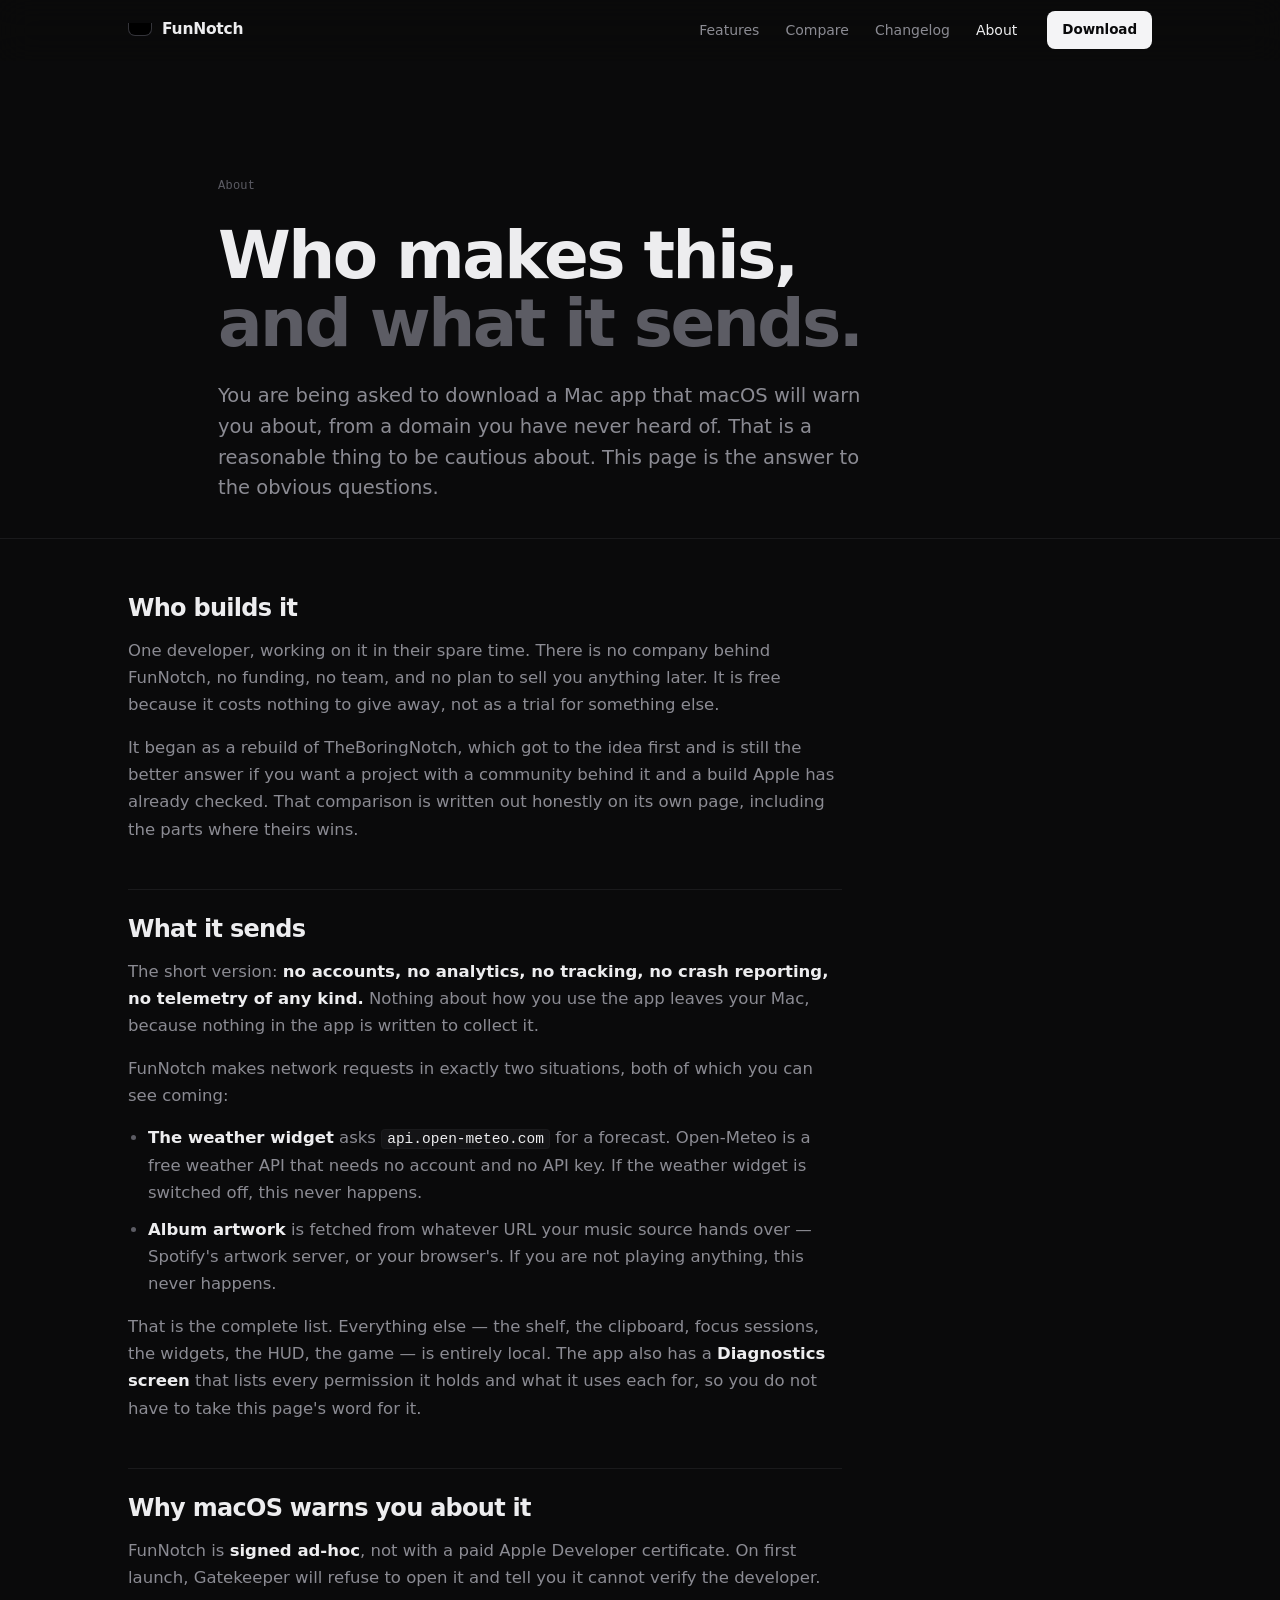
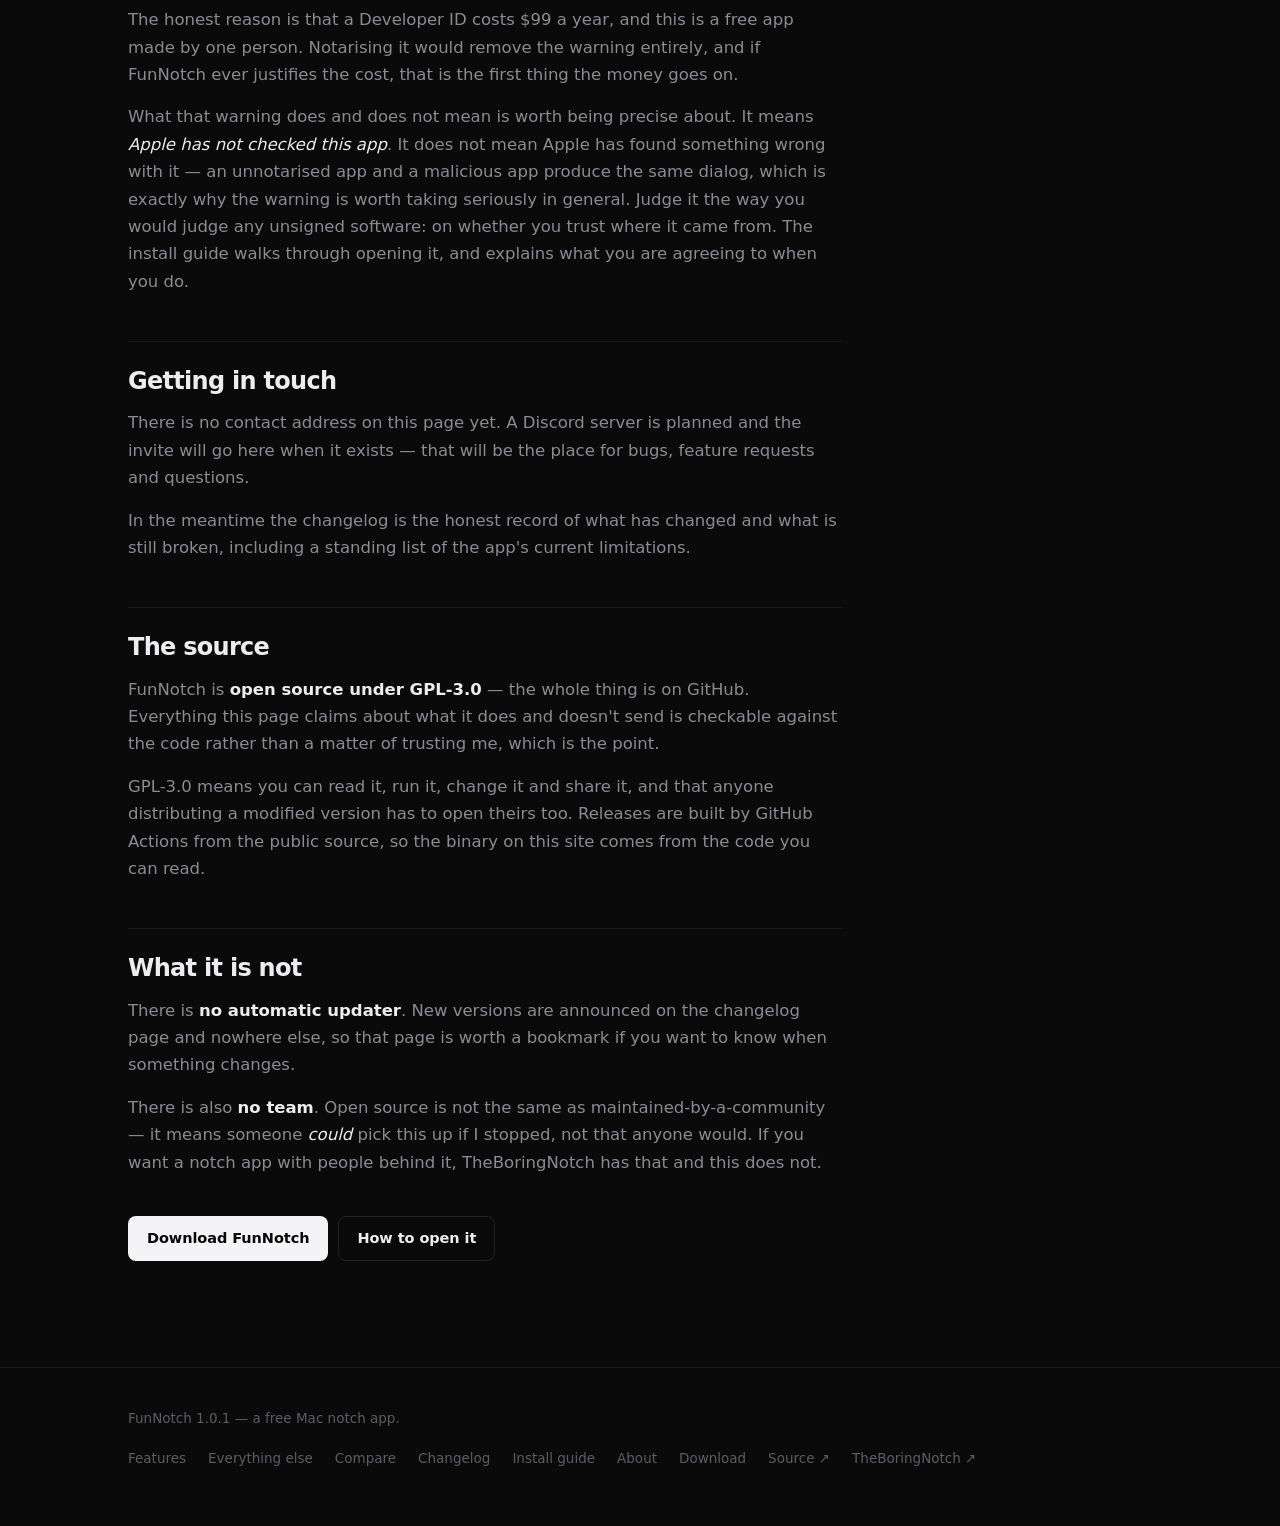
==== commit c3162d92: "Website: reflect going open source Both apps are GPL-3.0 now, so the comparison's open-source row an" ====
--- a/Website/about.html
+++ b/Website/about.html
@@ -83,10 +83,10 @@
       <p>
         It began as a rebuild of
         <a href="https://boringnotch.com/">TheBoringNotch</a>, which got to the
-        idea first and is still the better answer if you want software you can
-        read and a community that will maintain it. That comparison is
-        <a href="/compare">written out honestly on its own page</a>, including
-        the parts where theirs wins.
+        idea first and is still the better answer if you want a project with a
+        community behind it and a build Apple has already checked. That
+        comparison is <a href="/compare">written out honestly on its own
+        page</a>, including the parts where theirs wins.
       </p>
 
       <h2 id="network">What it sends</h2>
@@ -167,18 +167,32 @@
         standing list of the app's current limitations.
       </p>
 
+      <h2 id="source">The source</h2>
+      <p>
+        FunNotch is <strong>open source under GPL-3.0</strong> —
+        <a href="https://github.com/JoshuaT1105/FunNotch">the whole thing is on
+        GitHub</a>. Everything this page claims about what it does and doesn't
+        send is checkable against the code rather than a matter of trusting me,
+        which is the point.
+      </p>
+      <p>
+        GPL-3.0 means you can read it, run it, change it and share it, and that
+        anyone distributing a modified version has to open theirs too. Releases
+        are built by GitHub Actions from the public source, so the binary on
+        this site comes from the code you can read.
+      </p>
+
       <h2>What it is not</h2>
       <p>
-        FunNotch is <strong>not open source</strong>. If being able to read the
-        code matters to you — and it is a legitimate thing to want from
-        software that watches your clipboard — then TheBoringNotch is GPL-3.0
-        and you should use that instead. Saying so costs this page nothing and
-        pretending otherwise would be worse.
-      </p>
-      <p>
-        There is also <strong>no automatic updater</strong>. New versions are
+        There is <strong>no automatic updater</strong>. New versions are
         announced on the changelog page and nowhere else, so that page is worth
         a bookmark if you want to know when something changes.
+      </p>
+      <p>
+        There is also <strong>no team</strong>. Open source is not the same as
+        maintained-by-a-community — it means someone <em>could</em> pick this up
+        if I stopped, not that anyone would. If you want a notch app with people
+        behind it, TheBoringNotch has that and this does not.
       </p>
     </div>
 
@@ -202,6 +216,7 @@
       <a href="/install">Install guide</a>
       <a href="/about">About</a>
       <a href="/#download">Download</a>
+      <a href="https://github.com/JoshuaT1105/FunNotch">Source ↗</a>
       <a href="https://boringnotch.com/">TheBoringNotch ↗</a>
     </nav>
   </div>
